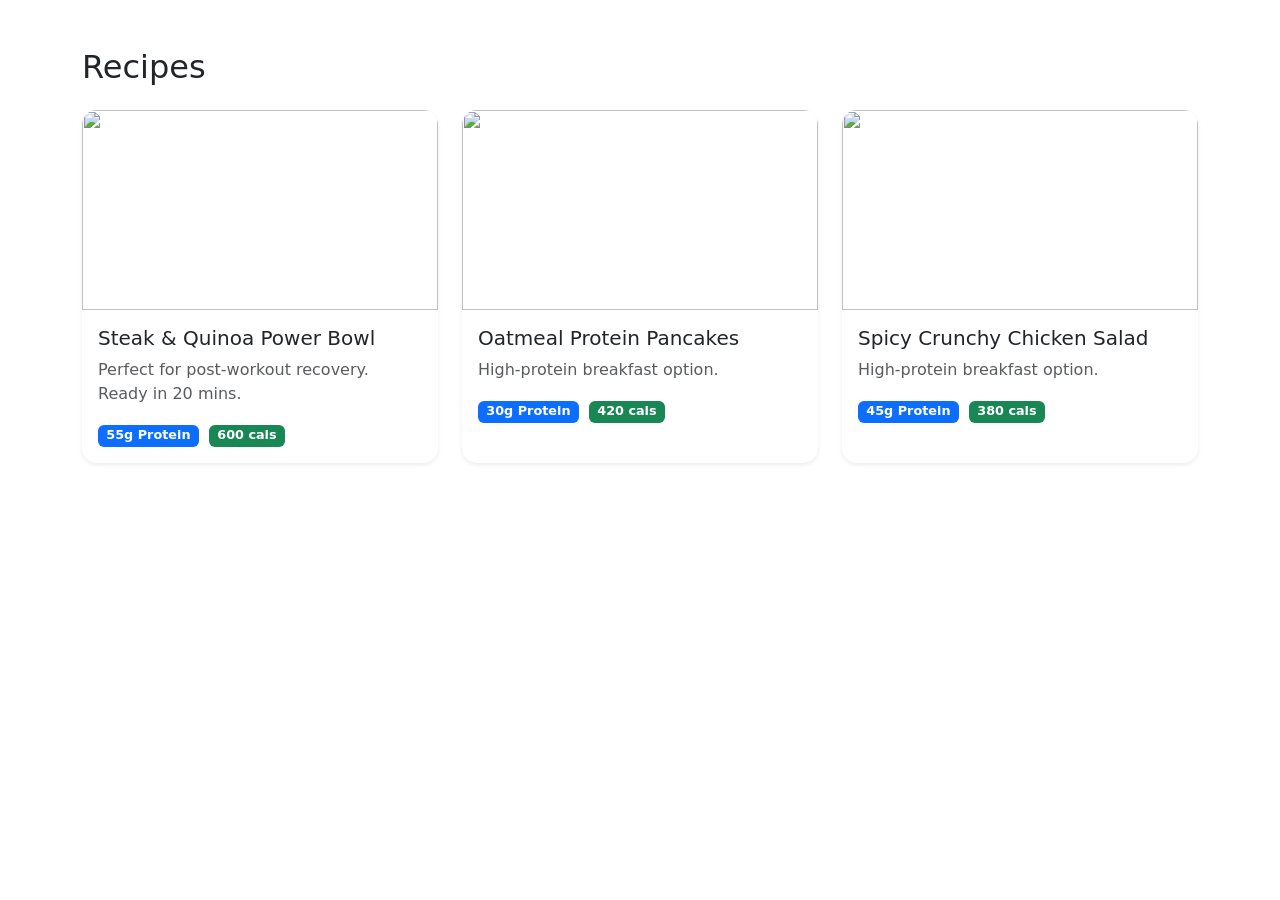
==== cards.html @ 4a30a8f2 "Add files via upload Cards" ====
<!DOCTYPE html>
<html>
    <head>
        <meta charset="UTF-8">
        <meta name="viewport" content="width=device-width, initial-scale=1.0">

        <link href = "https://cdn.jsdelivr.net/npm/bootstrap@5.3.8/dist/css/bootstrap.min.css" rel="stylesheet">
        <link rel="stylesheet" href="cards.css">
    </head>
    <body>
        <!-- Cards structure -->
        <!-- Change the numbers for the margins and paddings (mb, py, etc.) to whichever looks best-->
        <div class="container py-5">
            <h2 class="mb-4">Recipes</h2>
            <div class="row g-4" id="recipeContainer"></div>
        </div>

        <!-- Recipe popup -->
        <div class="modal fade" id="recipeModal" tabindex="-1">
            <div class="modal-dialog modal-lg modal-dialog-centered">
                <div class="modal-content">

                <div class="modal-header">
                    <h5 class="modal-title" id="modalTitle"></h5>
                    <button class="btn-close" data-bs-dismiss="modal"></button>
                </div>

                <div class="modal-body">
                    <img id="modalImg" class="img-fluid rounded mb-3">

                    <h6 class="text-primary">Ingredients:</h6>
                    <ul id="ingredients"></ul>

                    <h6 class="text-primary">Instructions:</h6>
                    <ol id="instructions"></ol>
                </div>

                <div class="modal-footer">
                    <button class="btn btn-secondary" data-bs-dismiss="modal">Close</button>
                    <button class="btn btn-warning">Save Recipe</button>
                </div>

                </div>
            </div>
        </div>

        <script src="https://cdn.jsdelivr.net/npm/bootstrap@5.3.8/dist/js/bootstrap.bundle.min.js"></script>
        <script src="cards.js"></script>
    </body>
</html>
---- cards.css ----
.card img {
    height: 200px;
    object-fit: cover;
    
}

.card {
    border-radius: 15px;
    overflow: hidden;
}

.badge {
    margin-right: 5px;
    font-size: 0.8rem;
}
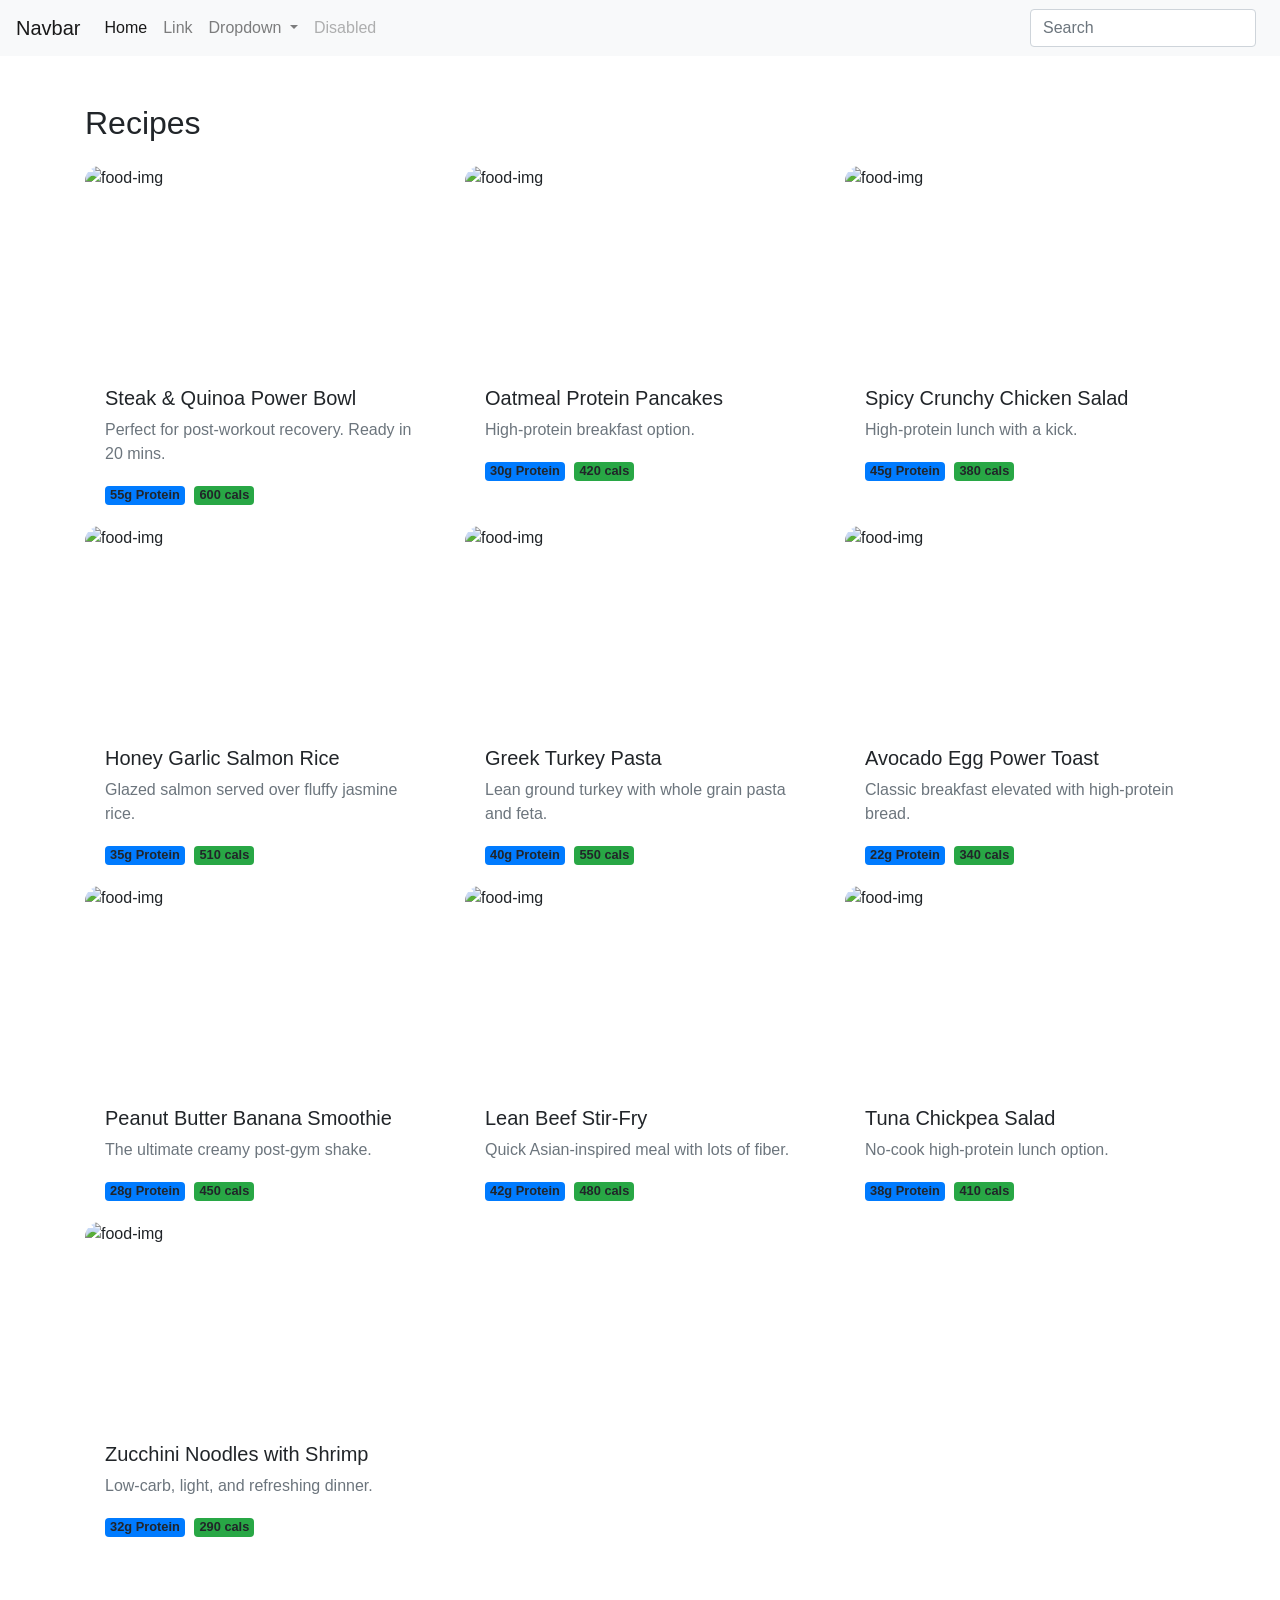
==== commit 1fcfa743: "Search function" ====
--- a/cards.html
+++ b/cards.html
@@ -4,45 +4,83 @@
         <meta charset="UTF-8">
         <meta name="viewport" content="width=device-width, initial-scale=1.0">
 
-        <link href = "https://cdn.jsdelivr.net/npm/bootstrap@5.3.8/dist/css/bootstrap.min.css" rel="stylesheet">
+        <link rel="stylesheet" href="https://cdn.jsdelivr.net/npm/bootstrap@4.0.0/dist/css/bootstrap.min.css" integrity="sha384-Gn5384xqQ1aoWXA+058RXPxPg6fy4IWvTNh0E263XmFcJlSAwiGgFAW/dAiS6JXm" crossorigin="anonymous">
         <link rel="stylesheet" href="cards.css">
     </head>
     <body>
-        <!-- Cards structure -->
-        <!-- Change the numbers for the margins and paddings (mb, py, etc.) to whichever looks best-->
-        <div class="container py-5">
-            <h2 class="mb-4">Recipes</h2>
-            <div class="row g-4" id="recipeContainer"></div>
-        </div>
+        <!-- placeholder for nav -->
+        <nav class="navbar navbar-expand-lg navbar-light bg-light">
+            <a class="navbar-brand" href="#">Navbar</a>
+            <button class="navbar-toggler" type="button" data-toggle="collapse" data-target="#navbarSupportedContent" aria-controls="navbarSupportedContent" aria-expanded="false" aria-label="Toggle navigation">
+              <span class="navbar-toggler-icon"></span>
+            </button>
+          
+            <div class="collapse navbar-collapse" id="navbarSupportedContent">
+              <ul class="navbar-nav mr-auto">
+                <li class="nav-item active">
+                  <a class="nav-link" href="#">Home <span class="sr-only">(current)</span></a>
+                </li>
+                <li class="nav-item">
+                  <a class="nav-link" href="#">Link</a>
+                </li>
+                <li class="nav-item dropdown">
+                  <a class="nav-link dropdown-toggle" href="#" id="navbarDropdown" role="button" data-toggle="dropdown" aria-haspopup="true" aria-expanded="false">
+                    Dropdown
+                  </a>
+                  <div class="dropdown-menu" aria-labelledby="navbarDropdown">
+                    <a class="dropdown-item" href="#">Action</a>
+                    <a class="dropdown-item" href="#">Another action</a>
+                    <div class="dropdown-divider"></div>
+                    <a class="dropdown-item" href="#">Something else here</a>
+                  </div>
+                </li>
+                <li class="nav-item">
+                  <a class="nav-link disabled" href="#">Disabled</a>
+                </li>
+              </ul>
 
-        <!-- Recipe popup -->
-        <div class="modal fade" id="recipeModal" tabindex="-1">
-            <div class="modal-dialog modal-lg modal-dialog-centered">
-                <div class="modal-content">
+              <form class="form-inline my-2 my-lg-0">
+                <input class="form-control mr-sm-2" type="search" placeholder="Search" aria-label="Search" id="search">
+              </form>
+            </div>
+          </nav>
 
-                <div class="modal-header">
-                    <h5 class="modal-title" id="modalTitle"></h5>
-                    <button class="btn-close" data-bs-dismiss="modal"></button>
-                </div>
-
-                <div class="modal-body">
-                    <img id="modalImg" class="img-fluid rounded mb-3">
-
-                    <h6 class="text-primary">Ingredients:</h6>
-                    <ul id="ingredients"></ul>
-
-                    <h6 class="text-primary">Instructions:</h6>
-                    <ol id="instructions"></ol>
-                </div>
-
-                <div class="modal-footer">
-                    <button class="btn btn-secondary" data-bs-dismiss="modal">Close</button>
-                    <button class="btn btn-warning">Save Recipe</button>
-                </div>
-
-                </div>
-            </div>
-        </div>
+        
+          <!-- Cards structure -->
+          <!-- Change the numbers for the margins and paddings (mb, py, etc.) to whichever looks best-->
+          <div class="container py-5">
+              <h2 class="mb-4">Recipes</h2>
+              <div class="row g-4" id="recipeContainer"></div>
+          </div>
+  
+          <!-- Recipe popup -->
+          <div class="modal fade" id="recipeModal" tabindex="-1">
+              <div class="modal-dialog modal-lg modal-dialog-centered">
+                  <div class="modal-content">
+  
+                  <div class="modal-header">
+                      <h5 class="modal-title" id="modalTitle"></h5>
+                      <button class="btn-close" data-bs-dismiss="modal"></button>
+                  </div>
+  
+                  <div class="modal-body">
+                      <img id="modalImg" class="img-fluid rounded mb-3">
+  
+                      <h6 class="text-primary">Ingredients:</h6>
+                      <ul id="ingredients"></ul>
+  
+                      <h6 class="text-primary">Instructions:</h6>
+                      <ol id="instructions"></ol>
+                  </div>
+  
+                  <div class="modal-footer">
+                      <button class="btn btn-secondary" data-bs-dismiss="modal">Close</button>
+                      <button class="btn btn-warning">Save Recipe</button>
+                  </div>
+  
+                  </div>
+              </div>
+          </div>
 
         <script src="https://cdn.jsdelivr.net/npm/bootstrap@5.3.8/dist/js/bootstrap.bundle.min.js"></script>
         <script src="cards.js"></script>
